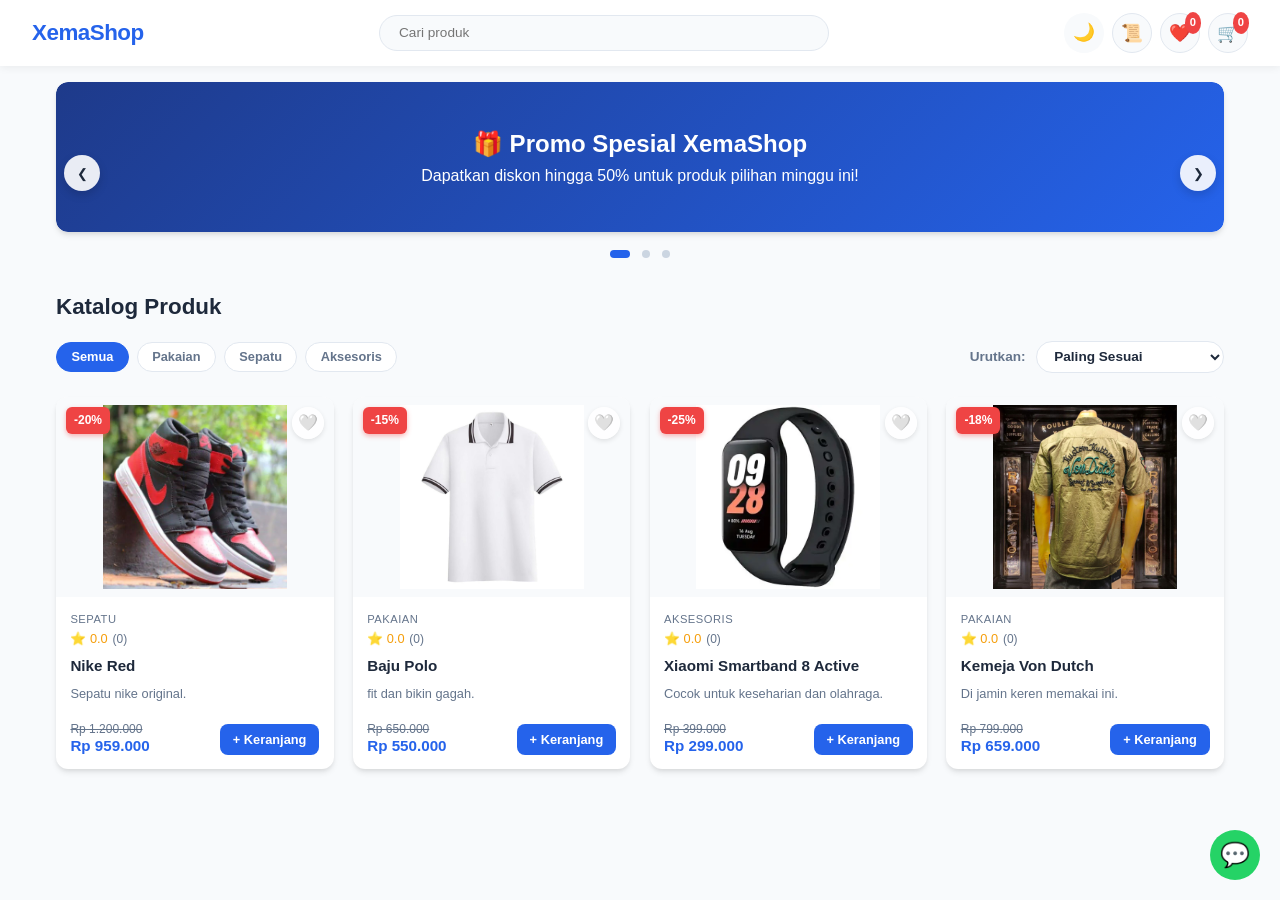
==== index.html @ f48c923c "Feat: setup root index.html for clean URL without subfolder paths" ====
<!DOCTYPE html>
<html lang="id">
<head>
    <meta charset="UTF-8">
    <meta name="viewport" content="width=device-width, initial-scale=1.0">
    <title>XemaShop</title>
    <!-- Path CSS mengarah ke subfolder halaman utama -->
    <link rel="stylesheet" href="halaman utama/halaman-utama.css?v=9999">
</head>
<body>

    <header class="navbar">
        <div class="logo">
            <h2>XemaShop</h2>
        </div>

        <div class="search-box">
            <input type="text" id="search-input" placeholder="Cari produk">
        </div>

        <div style="display: flex; align-items: center; gap: 0.5rem;">
            <!-- TOMBOL SAKELAR DARK MODE -->
            <button id="dark-mode-toggle" class="cart-icon" title="Ubah Mode Gelap/Terang" style="border: none; outline: none;">
                🌙
            </button>

            <!-- IKON RIWAYAT PESANAN -->
            <div class="cart-icon" id="history-btn" title="Riwayat Pembelian">
                📜
            </div>

            <!-- IKON WISHLIST / FAVORIT -->
            <div class="cart-icon" id="wishlist-btn" title="Daftar Favorit">
                ❤️ <span id="wishlist-count">0</span>
            </div>

            <!-- IKON KERANJANG -->
            <div class="cart-icon" id="cart-btn" title="Keranjang Belanja">
                🛒 <span id="cart-count">0</span>
            </div>
        </div>
    </header>

    <!-- BANNER PROMO SLIDER (HERO CAROUSEL) -->
    <section class="carousel-container">
      <div class="carousel-slide fade">
        <div class="banner-content banner-1">
          <h2>🎁 Promo Spesial XemaShop</h2>
          <p>Dapatkan diskon hingga 50% untuk produk pilihan minggu ini!</p>
        </div>
      </div>
      <div class="carousel-slide fade">
        <div class="banner-content banner-2">
          <h2>🔥 Potongan Ekstra Promo Sale</h2>
          <p>Nikmati penawaran harga spesial langsung tanpa syarat di katalog kami!</p>
        </div>
      </div>
      <div class="carousel-slide fade">
        <div class="banner-content banner-3">
          <h2>🚚 Bebas Ongkir Ke Seluruh Indonesia</h2>
          <p>Nikmati pengiriman cepat dan hemat hanya di XemaShop.</p>
        </div>
      </div>

      <button class="prev-slide" onclick="moveSlide(-1)">&#10094;</button>
      <button class="next-slide" onclick="moveSlide(1)">&#10095;</button>

      <div class="carousel-dots">
        <span class="dot" onclick="currentSlide(0)"></span>
        <span class="dot" onclick="currentSlide(1)"></span>
        <span class="dot" onclick="currentSlide(2)"></span>
      </div>
    </section>

    <main class="container">
        <h1 class="page-title">Katalog Produk</h1>
        <div style="display: flex; justify-content: space-between; align-items: center; flex-wrap: wrap; gap: 1rem; margin-bottom: 1.5rem;">
          <div class="category-filters" style="display: flex; gap: 0.5rem; flex-wrap: wrap;">
              <button class="filter-btn active" data-category="all">Semua</button>
              <button class="filter-btn" data-category="PAKAIAN">Pakaian</button>
              <button class="filter-btn" data-category="SEPATU">Sepatu</button>
              <button class="filter-btn" data-category="AKSESORIS">Aksesoris</button>
          </div>

          <div class="sort-box">
              <label for="sort-select" style="font-size: 0.85rem; font-weight: 600; color: var(--text-muted); margin-right: 0.4rem;">Urutkan:</label>
              <select id="sort-select" style="padding: 0.4rem 0.8rem; border: 1px solid var(--border-color); border-radius: 20px; outline: none; font-size: 0.85rem; background: var(--card-bg); cursor: pointer; color: var(--text-dark); font-weight: 600;">
                  <option value="default">Paling Sesuai</option>
                  <option value="lowest">Terendah ke Tertinggi</option>
                  <option value="highest">Tertinggi ke Terendah</option>
              </select>
          </div>
        </div>
        
        <div class="product-grid" id="product-container"></div>
    </main>

    <!-- OVERLAY CART -->
    <div class="cart-overlay" id="cart-overlay"></div>

    <!-- DRAWER KERANJANG BELANJA -->
    <aside class="cart-drawer" id="cart-drawer">
        <div class="cart-header">
            <h3 style="font-size: 1.05rem;">Keranjang Belanja</h3>
            <button class="close-btn" id="close-cart-btn">&times;</button>
        </div>
        
        <div class="cart-items" id="cart-items-container">
            <p class="empty-cart-msg">Keranjang kamu masih kosong.</p>
        </div>

        <div class="cart-footer">
            <div class="cart-total">
                <span>Total:</span>
                <strong id="cart-total-price">Rp 0</strong>
            </div>
            <button class="checkout-btn" id="checkout-btn">Checkout Sekarang</button>
        </div>
    </aside>

    <!-- MODAL WISHLIST / FAVORIT -->
    <div class="modal-overlay" id="wishlist-modal">
        <div class="modal-content product-detail-card">
            <div style="display: flex; justify-content: space-between; align-items: center; margin-bottom: 1rem;">
                <h2 style="color: var(--text-dark); font-size: 1.2rem; margin: 0;">❤️ Favorit Saya</h2>
                <button class="close-btn" id="close-wishlist-btn">&times;</button>
            </div>
            <div id="wishlist-items-container" style="display: flex; flex-direction: column; gap: 1rem; max-height: 60vh; overflow-y: auto;">
            </div>
        </div>
    </div>

    <!-- MODAL RIWAYAT PEMBELIAN -->
    <div class="modal-overlay" id="history-modal">
        <div class="modal-content product-detail-card" style="max-width: 650px;">
            <div style="display: flex; justify-content: space-between; align-items: center; margin-bottom: 1rem;">
                <h2 style="color: var(--text-dark); font-size: 1.2rem; margin: 0;">📜 Riwayat Pembelian & Ulasan</h2>
                <button class="close-btn" id="close-history-btn">&times;</button>
            </div>
            <div id="history-items-container" style="display: flex; flex-direction: column; gap: 1rem; max-height: 65vh; overflow-y: auto;">
            </div>
        </div>
    </div>

    <!-- MODAL DETAIL PRODUK -->
    <div class="modal-overlay" id="product-detail-modal">
        <div class="modal-content product-detail-card" style="max-width: 700px; position: relative;">
            <button class="close-btn" id="close-detail-btn" style="position: absolute; top: 15px; right: 20px; z-index: 10;">&times;</button>
            <div class="product-detail-body" id="product-detail-body"></div>
            
            <div class="reviews-section" style="margin-top: 1.5rem; border-top: 1px solid var(--border-color); padding-top: 1rem;">
                <h3 style="font-size: 1.1rem; margin-bottom: 1rem; color: var(--text-dark);">💬 Ulasan Pembeli</h3>
                <div id="product-reviews-container" style="display: flex; flex-direction: column; gap: 1rem; max-height: 300px; overflow-y: auto;">
                </div>
            </div>
        </div>
    </div>

    <!-- TOMBOL LIVE CHAT WHATSAPP MELAYANG -->
    <a href="https://wa.me/6285124164662?text=Halo%20XemaShop!%20Saya%20mau%20tanya-tanya%20produk%20dong." 
       target="_blank" 
       class="floating-wa-btn" 
       title="Chat Customer Service">
       💬
    </a>

    <!-- Path JS mengarah ke subfolder halaman utama -->
    <script src="halaman utama/produk.js?v=9999"></script>
    <script src="halaman utama/app.js?v=9999"></script>
</body>
</html>
---- halaman utama/halaman-utama.css ----
* {
  margin: 0;
  padding: 0;
  box-sizing: border-box;
  font-family: 'Segoe UI', Tahoma, Geneva, Verdana, sans-serif;
}

:root {
  --primary-color: #2563eb;
  --primary-hover: #1d4ed8;
  --bg-color: #f8fafc;
  --card-bg: #ffffff;
  --text-dark: #1e293b;
  --text-muted: #64748b;
  --accent-red: #ef4444;
  --accent-green: #10b981;
  --border-color: #e2e8f0;
  --shadow: 0 4px 6px -1px rgba(0, 0, 0, 0.1), 0 2px 4px -1px rgba(0, 0, 0, 0.06);
  --shadow-hover: 0 10px 15px -3px rgba(0, 0, 0, 0.1), 0 4px 6px -2px rgba(0, 0, 0, 0.05);
}

body.dark-mode {
  --bg-color: #0f172a;
  --card-bg: #1e293b;
  --text-dark: #f8fafc;
  --text-muted: #94a3b8;
  --border-color: #334155;
  --shadow: 0 4px 6px -1px rgba(0, 0, 0, 0.4);
  --shadow-hover: 0 10px 15px -3px rgba(0, 0, 0, 0.5);
}

body {
  background-color: var(--bg-color);
  color: var(--text-dark);
  line-height: 1.6;
  transition: background-color 0.3s ease, color 0.3s ease;
}

body.dark-mode select,
body.dark-mode input,
body.dark-mode textarea {
  color: var(--text-dark);
  background-color: #1e293b;
  border-color: var(--border-color);
}

/* ==========================================
   NAVBAR HEADER RAPI & PRESISI
   ========================================== */
.navbar {
  position: sticky;
  top: 0;
  background-color: var(--card-bg);
  box-shadow: 0 2px 8px rgba(0, 0, 0, 0.06);
  display: flex;
  justify-content: space-between;
  align-items: center;
  padding: 0.8rem 2rem;
  z-index: 100;
  gap: 1.5rem;
}

.logo h2 {
  color: var(--primary-color);
  font-weight: 800;
  font-size: 1.4rem;
  letter-spacing: -0.5px;
  white-space: nowrap;
}

.search-box {
  flex: 1;
  max-width: 450px;
  margin: 0 auto;
}

.search-box input {
  width: 100%;
  padding: 0.6rem 1.2rem;
  border: 1px solid var(--border-color);
  border-radius: 25px;
  outline: none;
  font-size: 0.85rem;
  transition: all 0.2s ease;
  background-color: var(--bg-color);
}

.search-box input:focus {
  border-color: var(--primary-color);
  box-shadow: 0 0 0 3px rgba(37, 99, 235, 0.15);
  background-color: var(--card-bg);
}

.cart-icon {
  position: relative;
  font-size: 1.1rem;
  cursor: pointer;
  padding: 0.4rem;
  background: var(--bg-color);
  border: 1px solid var(--border-color);
  border-radius: 50%;
  display: flex;
  align-items: center;
  justify-content: center;
  width: 40px;
  height: 40px;
  flex-shrink: 0;
  transition: transform 0.2s ease, background 0.2s ease;
}

.cart-icon:hover {
  transform: translateY(-2px);
  background: var(--border-color);
}

#cart-count, #wishlist-count {
  position: absolute;
  top: -2px;
  right: -2px;
  background-color: var(--accent-red);
  color: white;
  font-size: 0.7rem;
  font-weight: bold;
  padding: 2px 5px;
  border-radius: 50%;
}

/* ==========================================
   CONTAINER & KATALOG PRODUK
   ========================================== */
.container {
  max-width: 1200px;
  margin: 1.5rem auto;
  padding: 0 1rem;
}

.page-title {
  margin-bottom: 1rem;
  font-size: 1.4rem;
  color: var(--text-dark);
}

.product-grid {
  display: grid;
  grid-template-columns: repeat(auto-fill, minmax(220px, 1fr));
  gap: 1.2rem;
}

.product-cart {
  background-color: var(--card-bg);
  border-radius: 12px;
  overflow: hidden;
  box-shadow: var(--shadow);
  display: flex;
  flex-direction: column;
  transition: transform 0.2s ease, box-shadow 0.2s ease;
}

.product-cart:hover {
  transform: translateY(-4px);
  box-shadow: var(--shadow-hover);
}

.product-image-wrapper {
  position: relative;
  width: 100%;
  height: 200px;
  background-color: #f8fafc;
  overflow: hidden;
}

.product-image {
  width: 100%;
  height: 100%;
  object-fit: contain;
  object-position: center;
  padding: 0.5rem;
}

.discount-badge {
  position: absolute;
  top: 10px;
  left: 10px;
  background-color: #ef4444;
  color: #ffffff;
  font-size: 0.75rem;
  font-weight: 700;
  padding: 4px 8px;
  border-radius: 6px;
  z-index: 5;
  box-shadow: 0 2px 5px rgba(239, 68, 68, 0.4);
}

.wishlist-heart-btn {
  position: absolute;
  top: 10px;
  right: 10px;
  background: rgba(255, 255, 255, 0.9);
  border: none;
  border-radius: 50%;
  width: 32px;
  height: 32px;
  font-size: 1rem;
  display: flex;
  align-items: center;
  justify-content: center;
  cursor: pointer;
  z-index: 5;
  box-shadow: 0 2px 5px rgba(0,0,0,0.1);
}

.product-info {
  padding: 0.9rem;
  display: flex;
  flex-direction: column;
  flex-grow: 1;
}

.product-category {
  font-size: 0.7rem;
  color: var(--text-muted);
  text-transform: uppercase;
  letter-spacing: 0.5px;
}

.product-title {
  font-size: 0.95rem;
  font-weight: 600;
  margin-bottom: 0.3rem;
}

.product-description {
  font-size: 0.8rem;
  color: var(--text-muted);
  margin-bottom: 0.8rem;
  display: -webkit-box;
  -webkit-line-clamp: 2;
  line-clamp: 2;
  -webkit-box-orient: vertical;
  overflow: hidden;
}

.product-bottom {
  display: flex;
  justify-content: space-between;
  align-items: flex-end;
  margin-top: auto;
  gap: 0.5rem;
}

.product-price-container {
  display: flex;
  flex-direction: column;
  justify-content: flex-end;
  min-height: 38px;
}

.discount-price {
  font-size: 0.95rem;
  font-weight: 700;
  color: var(--primary-color);
  line-height: 1.2;
}

.original-price {
  font-size: 0.75rem;
  color: var(--text-muted);
  text-decoration: line-through; 
  line-height: 1.2;
}

.add-to-cart-btn {
  background-color: var(--primary-color);
  color: white;
  border: none;
  padding: 0.5rem 0.8rem;
  border-radius: 8px;
  cursor: pointer;
  font-weight: 600;
  font-size: 0.8rem;
  height: fit-content;
  align-self: flex-end;
}

.add-to-cart-btn:hover {
  background-color: var(--primary-hover);
}

.product-rating {
  display: flex;
  align-items: center;
  gap: 0.3rem;
  font-size: 0.8rem;
  margin-bottom: 0.3rem;
}

.rating-stars { color: #f59e0b; }
.rating-count { color: var(--text-muted); font-size: 0.75rem; }

/* ==========================================
   BANNER CAROUSEL PROMO
   ========================================== */
.carousel-container {
  max-width: 1200px;
  margin: 1rem auto 0 auto;
  padding: 0 1rem;
  position: relative;
}

.carousel-slide {
  display: none;
  border-radius: 12px;
  overflow: hidden;
  box-shadow: var(--shadow);
}

.banner-content {
  padding: 2.2rem 3rem;
  color: white;
  text-align: center;
  border-radius: 12px;
  display: flex;
  flex-direction: column;
  justify-content: center;
  align-items: center;
  min-height: 150px;
}

.banner-1 { background: linear-gradient(135deg, #1e3a8a 0%, #2563eb 100%); }
.banner-2 { background: linear-gradient(135deg, #059669 0%, #10b981 100%); }
.banner-3 { background: linear-gradient(135deg, #7c3aed 0%, #a855f7 100%); }

.prev-slide, .next-slide {
  position: absolute;
  top: 50%;
  transform: translateY(-50%);
  background: rgba(255, 255, 255, 0.9);
  color: #1e293b;
  border: none;
  width: 36px;
  height: 36px;
  border-radius: 50%;
  display: flex;
  align-items: center;
  justify-content: center;
  cursor: pointer;
  z-index: 10;
  box-shadow: 0 4px 10px rgba(0,0,0,0.15);
  transition: all 0.2s ease;
}

.prev-slide:hover, .next-slide:hover {
  background: #ffffff;
  transform: translateY(-50%) scale(1.1);
}

.prev-slide { left: 1.5rem; }
.next-slide { right: 1.5rem; }

.carousel-dots { text-align: center; margin-top: 0.5rem; }
.dot {
  cursor: pointer;
  height: 8px; width: 8px;
  margin: 0 4px;
  background-color: #cbd5e1;
  border-radius: 50%;
  display: inline-block;
}
.dot.active { background-color: var(--primary-color); width: 20px; border-radius: 10px; }

/* ==========================================
   DRAWER KERANJANG PAS DI BAWAH NAVBAR KANAN
   ========================================== */
.cart-overlay {
  position: fixed;
  top: 0;
  left: 0;
  width: 100vw;
  height: 100vh;
  background-color: rgba(0, 0, 0, 0.5); 
  opacity: 0;
  visibility: hidden;
  transition: all 0.3s ease;
  z-index: 200;
}

.cart-overlay.active {
  opacity: 1;
  visibility: visible;
}

.cart-drawer {
  position: fixed;
  top: 70px;
  right: -420px;
  transform: none !important;
  width: 380px;
  max-width: 90vw;
  height: auto !important;
  max-height: 80vh !important;
  background-color: var(--card-bg);
  box-shadow: -4px 8px 25px rgba(0,0,0,0.2);
  border-radius: 16px 0 16px 16px;
  border: 1px solid var(--border-color);
  display: flex;
  flex-direction: column;
  transition: right 0.3s cubic-bezier(0.4, 0, 0.2, 1);
  z-index: 201;
  overflow: hidden;
}

.cart-drawer.active {
  right: 1.5rem !important;
}

.cart-header {
  padding: 1.2rem;
  border-bottom: 1px solid var(--border-color);
  display: flex;
  justify-content: space-between;
  align-items: center;
}

.close-btn {
  background: none;
  border: none;
  font-size: 1.8rem;
  cursor: pointer;
  color: var(--text-muted);
}

.cart-items {
  padding: 1rem;
  flex: 1;
  overflow-y: auto;
  max-height: 50vh;
}

.empty-cart-msg {
  text-align: center;
  color: var(--text-muted);
  margin-top: 2rem;
}

.cart-item {
  display: flex;
  align-items: center;
  gap: 0.8rem;
  margin-bottom: 1rem;
  padding-bottom: 1rem;
  border-bottom: 1px solid var(--border-color);
}

.cart-item img,
.cart-item-img {
  width: 65px !important;
  height: 65px !important;
  max-width: 65px !important;
  max-height: 65px !important;
  object-fit: cover !important;
  border-radius: 8px !important;
  flex-shrink: 0 !important;
}

.cart-item-info { flex-grow: 1; }
.cart-item-title { font-size: 0.85rem; font-weight: 600; line-height: 1.2; }
.cart-item-price { font-size: 0.8rem; color: var(--primary-color); font-weight: bold; margin-top: 0.2rem; }

.cart-item-qty {
  display: flex;
  align-items: center;
  gap: 0.4rem;
  margin-top: 0.3rem;
}

.qty-btn {
  background-color: var(--bg-color);
  border: 1px solid var(--border-color);
  width: 22px;
  height: 22px;
  border-radius: 4px;
  cursor: pointer;
  font-weight: bold;
}

.remove-item-btn {
  background: none;
  border: none;
  color: var(--accent-red);
  cursor: pointer;
  font-size: 0.75rem;
}

.cart-footer {
  padding: 1rem 1.2rem;
  border-top: 1px solid var(--border-color);
  background-color: var(--bg-color);
  margin-top: auto;
}

.cart-total {
  display: flex;
  justify-content: space-between;
  font-size: 1rem;
  margin-bottom: 1rem;
}

.checkout-btn {
  width: 100%;
  background-color: var(--accent-green);
  color: white;
  border: none;
  padding: 0.8rem;
  border-radius: 8px;
  font-weight: bold;
  font-size: 0.95rem;
  cursor: pointer;
}

/* ==========================================
   MODAL OVERLAY GENERAL
   ========================================== */
.modal-overlay {
  position: fixed;
  top: 0; left: 0;
  width: 100vw; height: 100vh;
  background-color: rgba(0, 0, 0, 0.5);
  backdrop-filter: blur(2px);
  display: flex;
  justify-content: center;
  align-items: center;
  opacity: 0; visibility: hidden;
  transition: all 0.3s ease;
  z-index: 1000;
  padding: 1rem;
}

.modal-overlay.active { 
  opacity: 1; 
  visibility: visible; 
}

.product-detail-card {
  background-color: var(--card-bg);
  border-radius: 16px;
  width: 90%;
  max-width: 650px;
  max-height: 90vh;
  overflow-y: auto;
  overflow-x: hidden;
  position: relative;
  padding: 1.5rem;
  margin: auto;
}

.product-detail-body {
  display: grid;
  grid-template-columns: 1fr 1fr;
  gap: 1.2rem;
  align-items: flex-start;
}

.detail-img-wrapper {
  position: relative;
  width: 100%;
  height: 240px;
  border-radius: 12px;
  overflow: hidden;
  background-color: #f1f5f9;
}

.detail-img {
  width: 100% !important;
  height: 100% !important;
  object-fit: contain !important;
  display: block;
}

.floating-wa-btn {
  position: fixed;
  bottom: 20px; right: 20px;
  width: 50px; height: 50px;
  background-color: #25d366;
  color: white;
  border-radius: 50%;
  display: flex;
  align-items: center;
  justify-content: center;
  font-size: 1.5rem;
  text-decoration: none;
  z-index: 999;
}

.filter-btn {
  padding: 0.4rem 0.9rem;
  background-color: var(--card-bg);
  color: var(--text-muted);
  border: 1px solid var(--border-color);
  border-radius: 20px;
  font-size: 0.8rem;
  font-weight: 600;
  cursor: pointer;
}

.filter-btn.active {
  background-color: var(--primary-color);
  color: white;
  border-color: var(--primary-color);
}

.size-selector {
  margin: 0.8rem 0;
}

.size-selector label {
  display: block;
  font-size: 0.85rem;
  font-weight: 600;
  color: var(--text-dark);
  margin-bottom: 0.5rem;
}

.size-options {
  display: flex !important;
  flex-wrap: wrap !important;
  gap: 0.5rem !important;
}

.size-btn {
  min-width: 40px;
  height: 36px;
  padding: 0 0.6rem;
  border: 1px solid var(--border-color);
  background-color: var(--card-bg);
  color: var(--text-dark);
  border-radius: 8px;
  font-size: 0.85rem;
  font-weight: 600;
  cursor: pointer;
  display: inline-flex;
  align-items: center;
  justify-content: center;
  transition: all 0.2s ease;
}

.size-btn:hover {
  border-color: var(--primary-color);
  color: var(--primary-color);
}

.size-btn.active {
  border-color: var(--primary-color);
  background-color: var(--primary-color);
  color: #ffffff;
  box-shadow: 0 2px 6px rgba(37, 99, 235, 0.3);
}

/* ==========================================
   MODAL RIWAYAT PEMBELIAN & ULASAN
   ========================================== */
.history-order-card {
  background-color: var(--card-bg);
  border: 1px solid var(--border-color);
  border-radius: 12px;
  padding: 1rem;
  margin-bottom: 1rem;
  box-shadow: 0 2px 4px rgba(0,0,0,0.05);
}

.history-order-header {
  display: flex;
  justify-content: space-between;
  border-bottom: 1px solid var(--border-color);
  padding-bottom: 0.6rem;
  margin-bottom: 0.8rem;
  font-size: 0.85rem;
  color: var(--text-muted);
}

.history-product-item {
  display: flex;
  flex-direction: column;
  gap: 0.8rem;
  margin-bottom: 1rem;
}

.history-product-main {
  display: flex;
  gap: 1rem;
  align-items: flex-start;
}

.history-product-img {
  width: 75px !important;
  height: 75px !important;
  max-width: 75px !important;
  max-height: 75px !important;
  object-fit: cover !important;
  border-radius: 8px !important;
  flex-shrink: 0 !important;
  border: 1px solid var(--border-color);
}

.star-rating-input span {
  font-size: 1.3rem;
  cursor: pointer;
  filter: grayscale(100%);
  transition: transform 0.2s, filter 0.2s;
  display: inline-block;
  margin-right: 2px;
}

.star-rating-input span.active {
  filter: grayscale(0%);
}

.star-rating-input span:hover {
  transform: scale(1.2);
}

.review-form-box {
  background: var(--bg-color);
  border: 1px solid var(--border-color);
  border-radius: 8px;
  padding: 0.8rem;
  display: flex;
  flex-direction: column;
  gap: 0.6rem;
  width: 100%;
  box-sizing: border-box;
}

.review-textarea {
  width: 100% !important;
  min-height: 60px;
  max-height: 120px;
  padding: 0.6rem;
  border: 1px solid var(--border-color);
  border-radius: 6px;
  font-size: 0.85rem;
  resize: vertical;
  box-sizing: border-box !important;
}

.review-media-upload {
  display: flex;
  align-items: center;
  flex-wrap: wrap;
  gap: 0.6rem;
}

.upload-btn-label {
  background-color: var(--card-bg);
  border: 1px solid var(--border-color);
  padding: 0.4rem 0.7rem;
  border-radius: 6px;
  font-size: 0.75rem;
  font-weight: 600;
  cursor: pointer;
  display: inline-flex;
  align-items: center;
  gap: 0.3rem;
  color: var(--text-dark);
  transition: background 0.2s;
}

.upload-btn-label:hover {
  background-color: var(--border-color);
}

.submit-review-btn {
  background-color: var(--primary-color);
  color: #ffffff;
  border: none;
  padding: 0.6rem;
  border-radius: 6px;
  font-size: 0.85rem;
  font-weight: 600;
  cursor: pointer;
  transition: background-color 0.2s;
  width: 100%;
}

.submit-review-btn:hover {
  background-color: var(--primary-hover);
}

/* ==========================================
   ATURAN RESPONSIVE UNTUK HP / MOBILE
   ========================================== */
@media screen and (max-width: 650px) {
  .navbar {
    flex-wrap: wrap;
    padding: 0.6rem 0.8rem;
  }

  .search-box {
    order: 3;
    width: 100%;
    flex: 1 0 100%;
    max-width: 100%;
    margin-top: 0.3rem;
  }

  .banner-content {
    padding: 1.2rem 2rem;
    min-height: 110px;
  }

  .banner-content h2 { font-size: 0.95rem; }
  .banner-content p { font-size: 0.75rem; }

  .prev-slide { left: 0.5rem; }
  .next-slide { right: 0.5rem; }

  .product-grid {
    grid-template-columns: repeat(2, 1fr);
    gap: 0.8rem;
  }

  .product-image-wrapper { height: 140px; }

  .add-to-cart-btn {
    width: 100%;
    font-size: 0.75rem;
    padding: 0.4rem;
  }

  .product-bottom {
    flex-direction: column;
    align-items: flex-start;
  }

  .product-detail-body {
    grid-template-columns: 1fr;
    gap: 0.8rem;
  }

  .detail-img-wrapper { height: 180px; }

  .cart-drawer {
    top: 110px !important;
  }

  .cart-drawer.active {
    right: 0.5rem !important;
  }
}

/* ==========================================
   FIX PERMANEN WISHLIST MOBILE RESPONSIVE
   ========================================== */
.wishlist-item-card {
  display: flex !important;
  align-items: center !important;
  justify-content: space-between !important;
  gap: 0.6rem !important;
  padding: 0.7rem !important;
  border: 1px solid var(--border-color) !important;
  border-radius: 12px !important;
  margin-bottom: 0.8rem !important;
  background-color: var(--card-bg) !important;
  box-sizing: border-box !important;
  width: 100% !important;
}

.wishlist-item-card img,
.wishlist-item-img {
  width: 55px !important;
  height: 55px !important;
  min-width: 55px !important;
  object-fit: contain !important;
  border-radius: 8px !important;
  background-color: #f8fafc !important;
  border: 1px solid var(--border-color) !important;
  flex-shrink: 0 !important;
  margin: 0 !important;
}

.wishlist-item-info {
  flex: 1 !important;
  min-width: 0 !important;
  display: flex !important;
  flex-direction: column !important;
  justify-content: center !important;
}

.wishlist-item-info h4 {
  font-size: 0.85rem !important;
  font-weight: 600 !important;
  color: var(--text-dark) !important;
  margin-bottom: 0.2rem !important;
  white-space: nowrap !important;
  overflow: hidden !important;
  text-overflow: ellipsis !important;
}

.wishlist-item-info p {
  font-size: 0.8rem !important;
  font-weight: 700 !important;
  color: var(--primary-color) !important;
  margin: 0 !important;
}

.wishlist-item-actions {
  display: flex !important;
  align-items: center !important;
  gap: 0.4rem !important;
  flex-shrink: 0 !important;
}

.wishlist-item-actions .add-to-cart-btn {
  height: 34px !important;
  padding: 0 0.6rem !important;
  font-size: 0.75rem !important;
  border-radius: 8px !important;
  display: inline-flex !important;
  align-items: center !important;
  justify-content: center !important;
  margin: 0 !important;
  white-space: nowrap !important;
}

.remove-wishlist-btn,
.wishlist-item-actions button:last-child {
  width: 34px !important;
  height: 34px !important;
  min-width: 34px !important;
  background-color: #fee2e2 !important;
  color: #ef4444 !important;
  border: 1px solid #fca5a5 !important;
  border-radius: 8px !important;
  cursor: pointer !important;
  display: inline-flex !important;
  align-items: center !important;
  justify-content: center !important;
  font-size: 0.9rem !important;
  padding: 0 !important;
  margin: 0 !important;
  transition: all 0.2s ease !important;
}

@media screen and (max-width: 480px) {
  .wishlist-item-card {
    padding: 0.6rem 0.5rem !important;
    gap: 0.4rem !important;
  }

  .wishlist-item-actions .add-to-cart-btn {
    padding: 0 0.4rem !important;
    font-size: 0.7rem !important;
  }
}

/* ==========================================
   SAMAKAN MODAL FAVORIT & RIWAYAT SEPERTI KERANJANG (DI KANAN ATAS)
   ========================================== */
#wishlist-modal,
#history-modal {
  align-items: flex-start !important;
  justify-content: flex-end !important;
  padding-top: 70px !important;
  padding-right: 1.5rem !important;
}

#wishlist-modal .product-detail-card,
#history-modal .product-detail-card {
  width: 380px !important;
  max-width: 90vw !important;
  max-height: 80vh !important;
  margin: 0 !important;
  border-radius: 16px 0 16px 16px !important;
  box-shadow: -4px 8px 25px rgba(0, 0, 0, 0.2) !important;
  border: 1px solid var(--border-color) !important;
  animation: slideDownNav 0.25s ease-out !important;
}

@keyframes slideDownNav {
  from {
    opacity: 0;
    transform: translateY(-10px);
  }
  to {
    opacity: 1;
    transform: translateY(0);
  }
}

@media screen and (max-width: 650px) {
  #wishlist-modal,
  #history-modal {
    padding-top: 110px !important;
    padding-right: 0.5rem !important;
    padding-left: 0.5rem !important;
  }

  #wishlist-modal .product-detail-card,
  #history-modal .product-detail-card {
    width: 100% !important;
  }
}
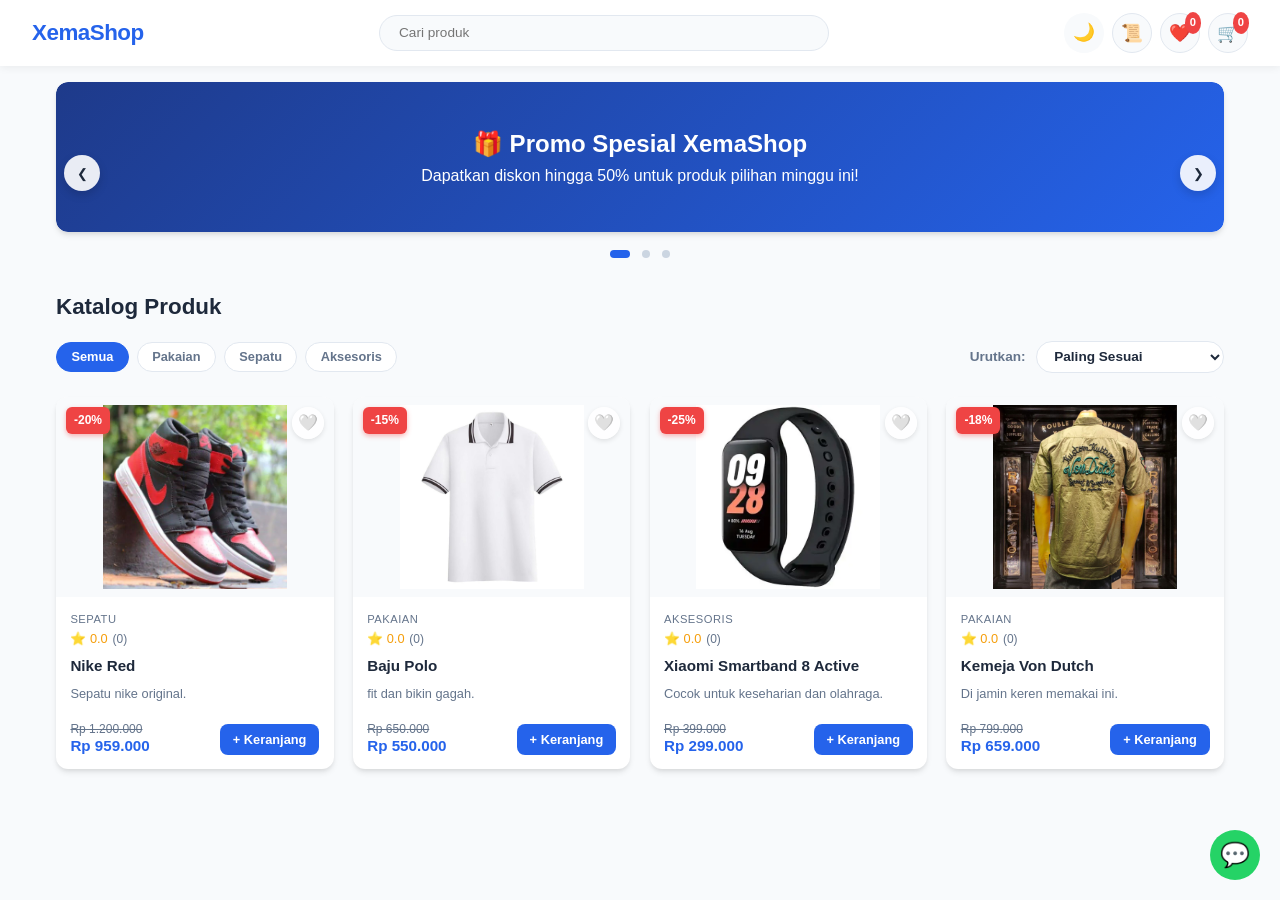
==== commit 46660508: "Fix: update root index.html to clean URL" ====
--- a/index.html
+++ b/index.html
@@ -4,7 +4,6 @@
     <meta charset="UTF-8">
     <meta name="viewport" content="width=device-width, initial-scale=1.0">
     <title>XemaShop</title>
-    <!-- Path CSS mengarah ke subfolder halaman utama -->
     <link rel="stylesheet" href="halaman utama/halaman-utama.css?v=9999">
 </head>
 <body>
@@ -19,29 +18,24 @@
         </div>
 
         <div style="display: flex; align-items: center; gap: 0.5rem;">
-            <!-- TOMBOL SAKELAR DARK MODE -->
             <button id="dark-mode-toggle" class="cart-icon" title="Ubah Mode Gelap/Terang" style="border: none; outline: none;">
                 🌙
             </button>
 
-            <!-- IKON RIWAYAT PESANAN -->
             <div class="cart-icon" id="history-btn" title="Riwayat Pembelian">
                 📜
             </div>
 
-            <!-- IKON WISHLIST / FAVORIT -->
             <div class="cart-icon" id="wishlist-btn" title="Daftar Favorit">
                 ❤️ <span id="wishlist-count">0</span>
             </div>
 
-            <!-- IKON KERANJANG -->
             <div class="cart-icon" id="cart-btn" title="Keranjang Belanja">
                 🛒 <span id="cart-count">0</span>
             </div>
         </div>
     </header>
 
-    <!-- BANNER PROMO SLIDER (HERO CAROUSEL) -->
     <section class="carousel-container">
       <div class="carousel-slide fade">
         <div class="banner-content banner-1">
@@ -95,10 +89,8 @@
         <div class="product-grid" id="product-container"></div>
     </main>
 
-    <!-- OVERLAY CART -->
     <div class="cart-overlay" id="cart-overlay"></div>
 
-    <!-- DRAWER KERANJANG BELANJA -->
     <aside class="cart-drawer" id="cart-drawer">
         <div class="cart-header">
             <h3 style="font-size: 1.05rem;">Keranjang Belanja</h3>
@@ -118,7 +110,6 @@
         </div>
     </aside>
 
-    <!-- MODAL WISHLIST / FAVORIT -->
     <div class="modal-overlay" id="wishlist-modal">
         <div class="modal-content product-detail-card">
             <div style="display: flex; justify-content: space-between; align-items: center; margin-bottom: 1rem;">
@@ -130,7 +121,6 @@
         </div>
     </div>
 
-    <!-- MODAL RIWAYAT PEMBELIAN -->
     <div class="modal-overlay" id="history-modal">
         <div class="modal-content product-detail-card" style="max-width: 650px;">
             <div style="display: flex; justify-content: space-between; align-items: center; margin-bottom: 1rem;">
@@ -142,7 +132,6 @@
         </div>
     </div>
 
-    <!-- MODAL DETAIL PRODUK -->
     <div class="modal-overlay" id="product-detail-modal">
         <div class="modal-content product-detail-card" style="max-width: 700px; position: relative;">
             <button class="close-btn" id="close-detail-btn" style="position: absolute; top: 15px; right: 20px; z-index: 10;">&times;</button>
@@ -156,7 +145,6 @@
         </div>
     </div>
 
-    <!-- TOMBOL LIVE CHAT WHATSAPP MELAYANG -->
     <a href="https://wa.me/6285124164662?text=Halo%20XemaShop!%20Saya%20mau%20tanya-tanya%20produk%20dong." 
        target="_blank" 
        class="floating-wa-btn" 
@@ -164,7 +152,6 @@
        💬
     </a>
 
-    <!-- Path JS mengarah ke subfolder halaman utama -->
     <script src="halaman utama/produk.js?v=9999"></script>
     <script src="halaman utama/app.js?v=9999"></script>
 </body>
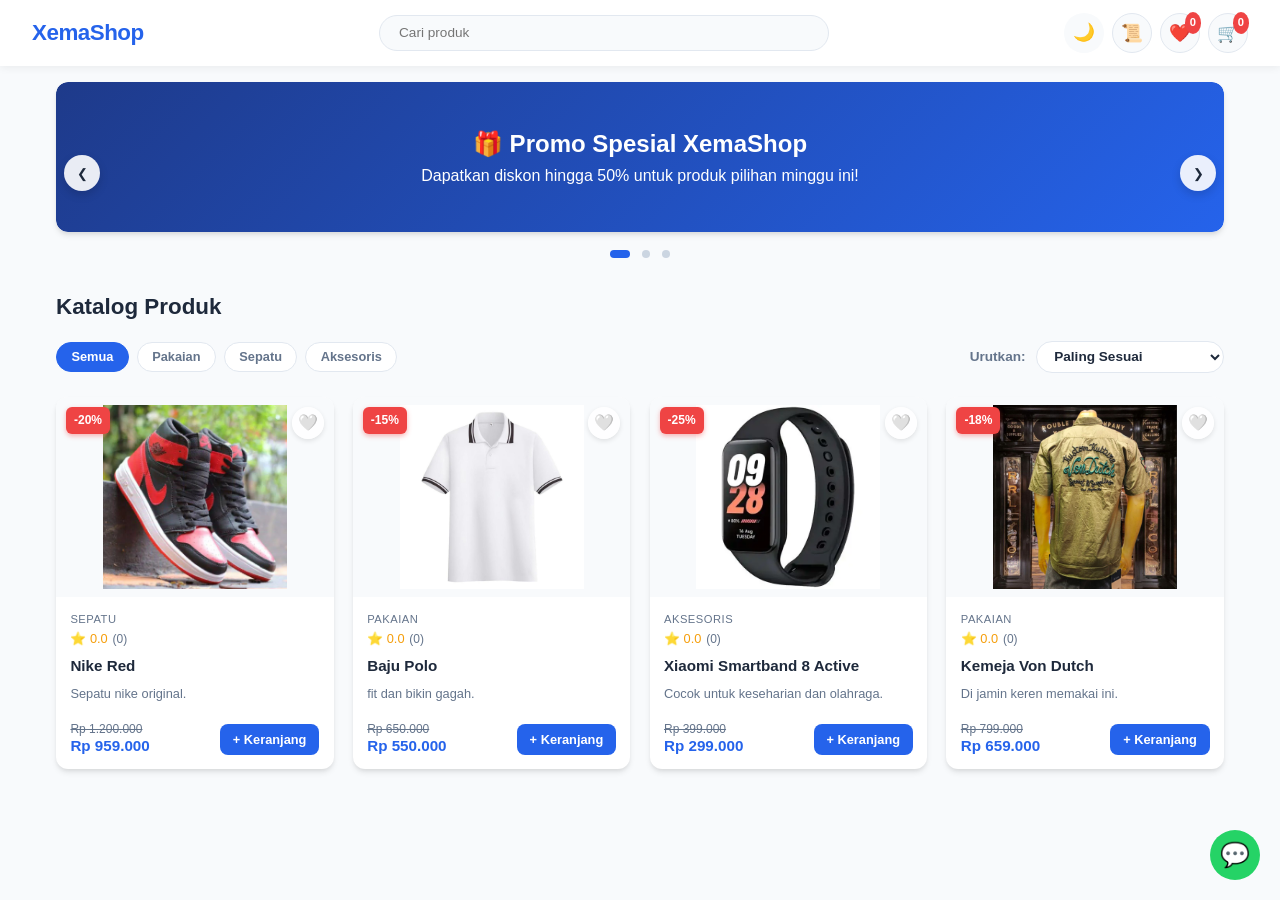
==== commit 983b9af4: "Fix: sanitize cart item image path and safe product array rendering" ====
--- a/index.html
+++ b/index.html
@@ -4,7 +4,7 @@
     <meta charset="UTF-8">
     <meta name="viewport" content="width=device-width, initial-scale=1.0">
     <title>XemaShop</title>
-    <link rel="stylesheet" href="halaman utama/halaman-utama.css?v=9999">
+    <link rel="stylesheet" href="halaman utama/halaman-utama.css?v=99999">
 </head>
 <body>
 
@@ -152,7 +152,7 @@
        💬
     </a>
 
-    <script src="halaman utama/produk.js?v=9999"></script>
-    <script src="halaman utama/app.js?v=9999"></script>
+    <script src="halaman utama/produk.js?v=99999"></script>
+    <script src="halaman utama/app.js?v=99999"></script>
 </body>
 </html>
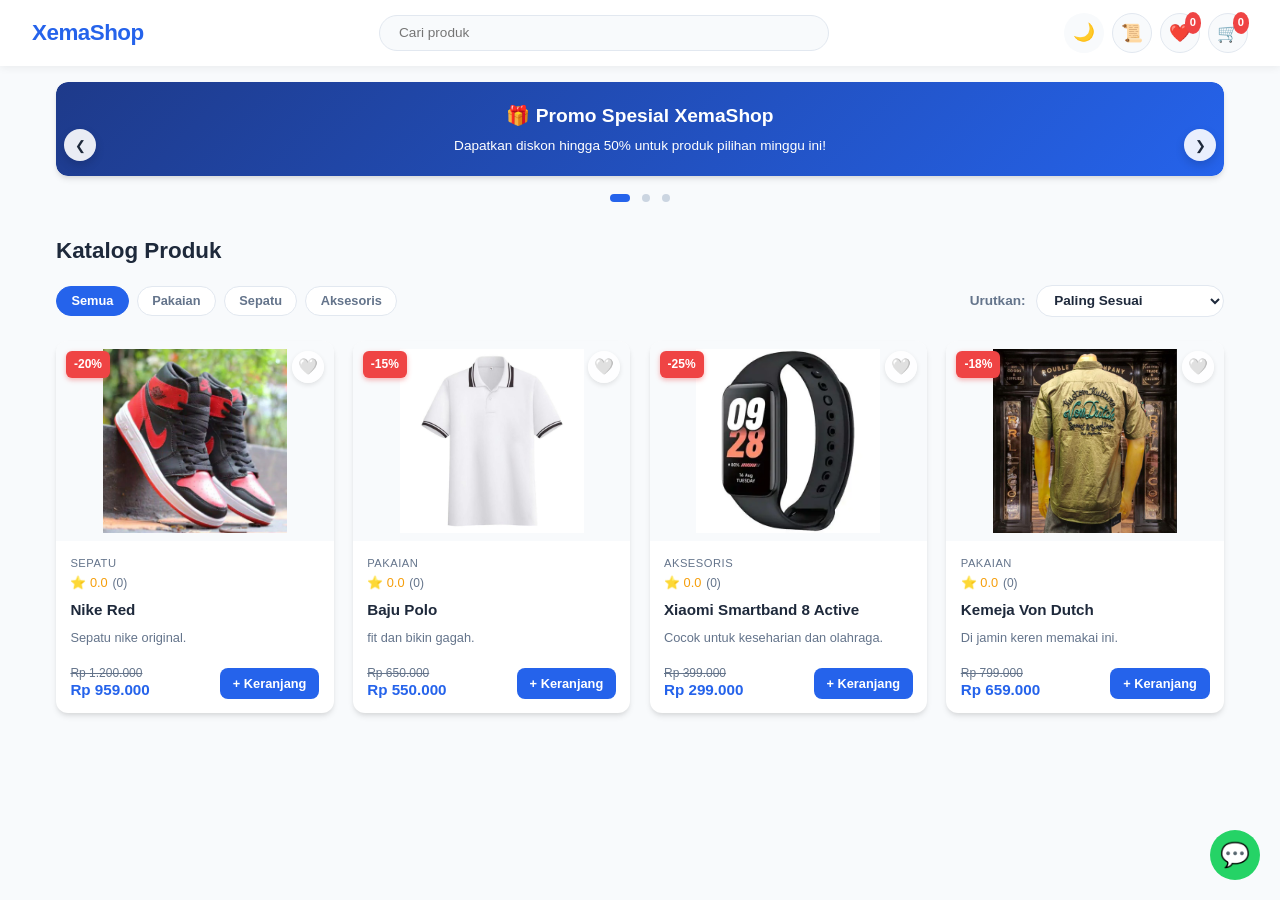
==== commit 18189f0c: "Fix banner css and update version" ====
--- a/index.html
+++ b/index.html
@@ -3,8 +3,9 @@
 <head>
     <meta charset="UTF-8">
     <meta name="viewport" content="width=device-width, initial-scale=1.0">
+    <meta name="google-site-verification" content="YqX3B5r68tZxQiuDohVBNaC2dRG-7oDWUFj8Z8aS5B4" />
     <title>XemaShop</title>
-    <link rel="stylesheet" href="halaman utama/halaman-utama.css?v=99999">
+    <link rel="stylesheet" href="halaman utama/halaman-utama.css?v=999">
 </head>
 <body>
 
--- a/halaman utama/halaman-utama.css
+++ b/halaman utama/halaman-utama.css
@@ -298,7 +298,7 @@
 .rating-count { color: var(--text-muted); font-size: 0.75rem; }
 
 /* ==========================================
-   BANNER CAROUSEL PROMO
+   BANNER CAROUSEL PROMO (SUDAH DIPERBAIKI RAMPING)
    ========================================== */
 .carousel-container {
   max-width: 1200px;
@@ -315,7 +315,7 @@
 }
 
 .banner-content {
-  padding: 2.2rem 3rem;
+  padding: 1.2rem 2.5rem; /* Dikurangi dari 2.2rem agar ramping */
   color: white;
   text-align: center;
   border-radius: 12px;
@@ -323,7 +323,16 @@
   flex-direction: column;
   justify-content: center;
   align-items: center;
-  min-height: 150px;
+  min-height: auto; /* Dihapus dari 150px agar ikuti isi teks saja */
+}
+
+.banner-content h2 {
+  font-size: 1.2rem;
+  margin-bottom: 0.2rem;
+}
+
+.banner-content p {
+  font-size: 0.85rem;
 }
 
 .banner-1 { background: linear-gradient(135deg, #1e3a8a 0%, #2563eb 100%); }
@@ -337,8 +346,8 @@
   background: rgba(255, 255, 255, 0.9);
   color: #1e293b;
   border: none;
-  width: 36px;
-  height: 36px;
+  width: 32px;
+  height: 32px;
   border-radius: 50%;
   display: flex;
   align-items: center;
@@ -803,8 +812,7 @@
   }
 
   .banner-content {
-    padding: 1.2rem 2rem;
-    min-height: 110px;
+    padding: 1rem 1.5rem;
   }
 
   .banner-content h2 { font-size: 0.95rem; }
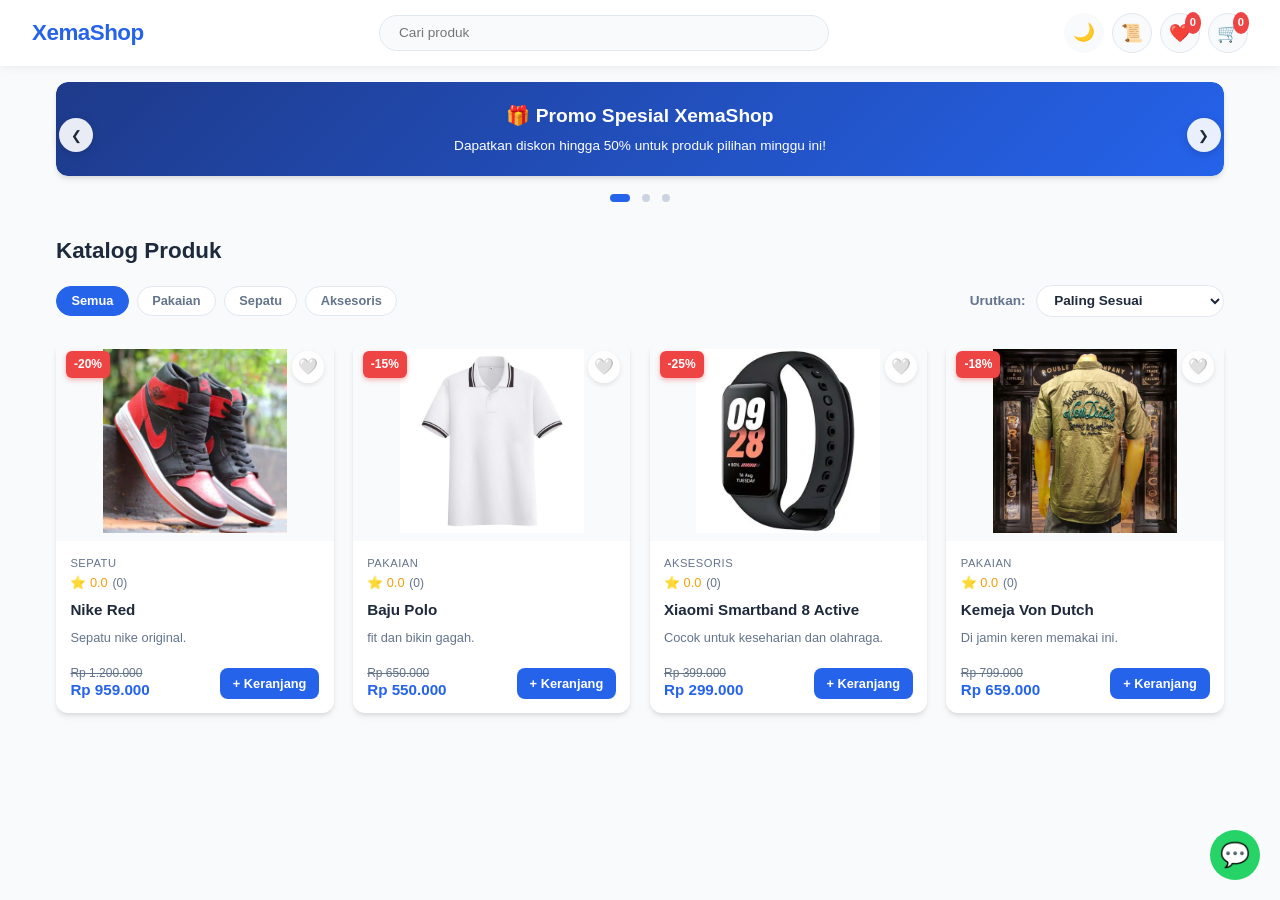
==== commit b218489d: "Bump version to v2000 to force clear GitHub cache" ====
--- a/index.html
+++ b/index.html
@@ -5,7 +5,7 @@
     <meta name="viewport" content="width=device-width, initial-scale=1.0">
     <meta name="google-site-verification" content="YqX3B5r68tZxQiuDohVBNaC2dRG-7oDWUFj8Z8aS5B4" />
     <title>XemaShop</title>
-    <link rel="stylesheet" href="halaman utama/halaman-utama.css?v=999">
+    <link rel="stylesheet" href="halaman%20utama/halaman-utama.css?v=2000">
 </head>
 <body>
 
@@ -153,7 +153,7 @@
        💬
     </a>
 
-    <script src="halaman utama/produk.js?v=99999"></script>
-    <script src="halaman utama/app.js?v=99999"></script>
+    <script src="halaman%20utama/produk.js?v=2000"></script>
+    <script src="halaman%20utama/app.js?v=2000"></script>
 </body>
 </html>
